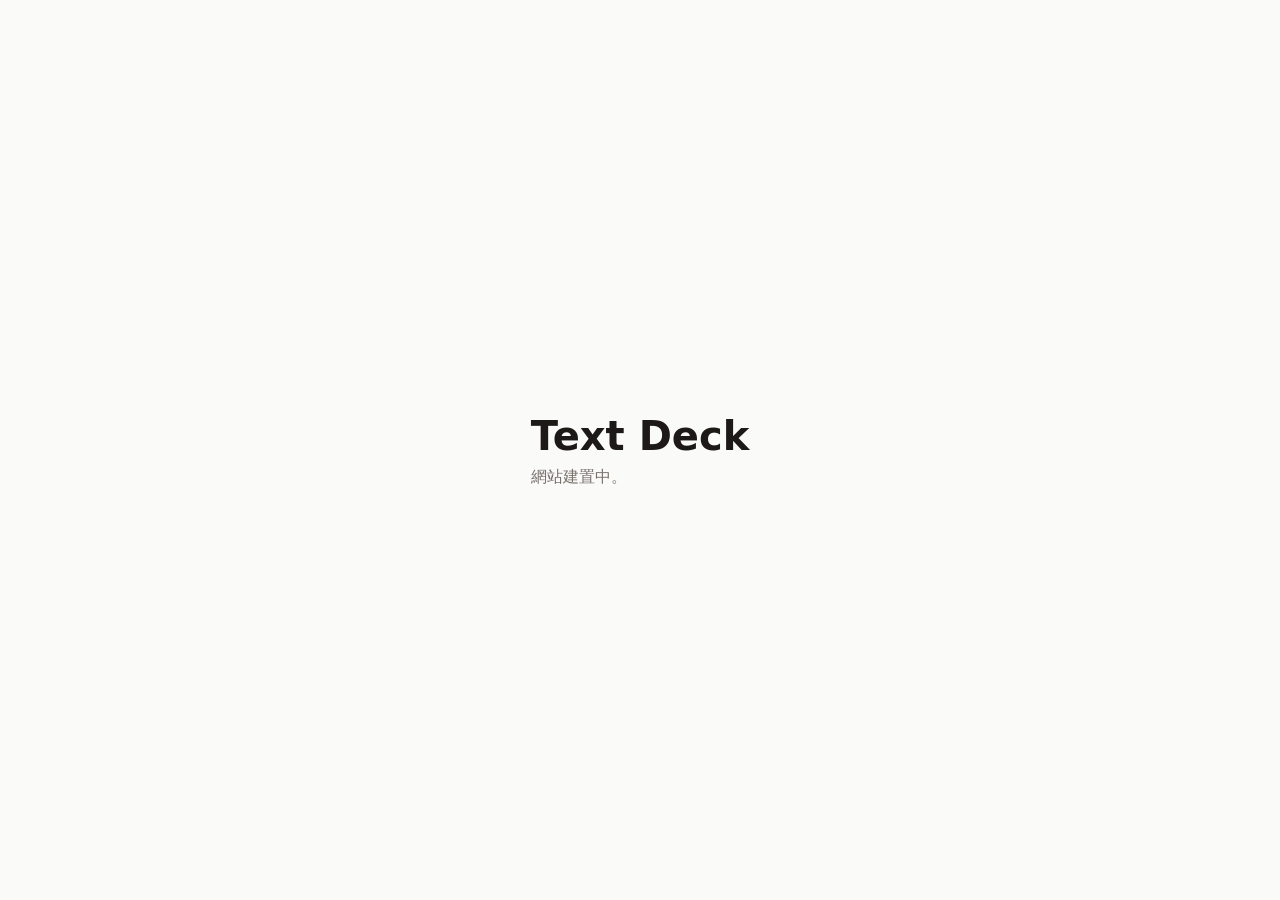
==== index.html @ f6ae8903 "Add initial GitHub Pages index Co-Authored-By: Claude Opus 5.5 <noreply@anthropic.com>" ====
<!doctype html>
<html lang="zh-Hant">
<head>
  <meta charset="utf-8">
  <meta name="viewport" content="width=device-width, initial-scale=1">
  <title>Text Deck</title>
  <style>
    :root { --bg: #fafaf9; --fg: #1c1917; --muted: #78716c; }
    @media (prefers-color-scheme: dark) {
      :root { --bg: #1c1917; --fg: #fafaf9; --muted: #a8a29e; }
    }
    body {
      margin: 0; min-height: 100vh; display: grid; place-items: center;
      background: var(--bg); color: var(--fg);
      font-family: system-ui, "Noto Sans TC", "Microsoft JhengHei", sans-serif;
      padding: 0 16px;
    }
    h1 { font-size: 2.5rem; margin: 0 0 .5rem; }
    p { color: var(--muted); margin: 0; }
  </style>
</head>
<body>
  <main>
    <h1>Text Deck</h1>
    <p>網站建置中。</p>
  </main>
</body>
</html>
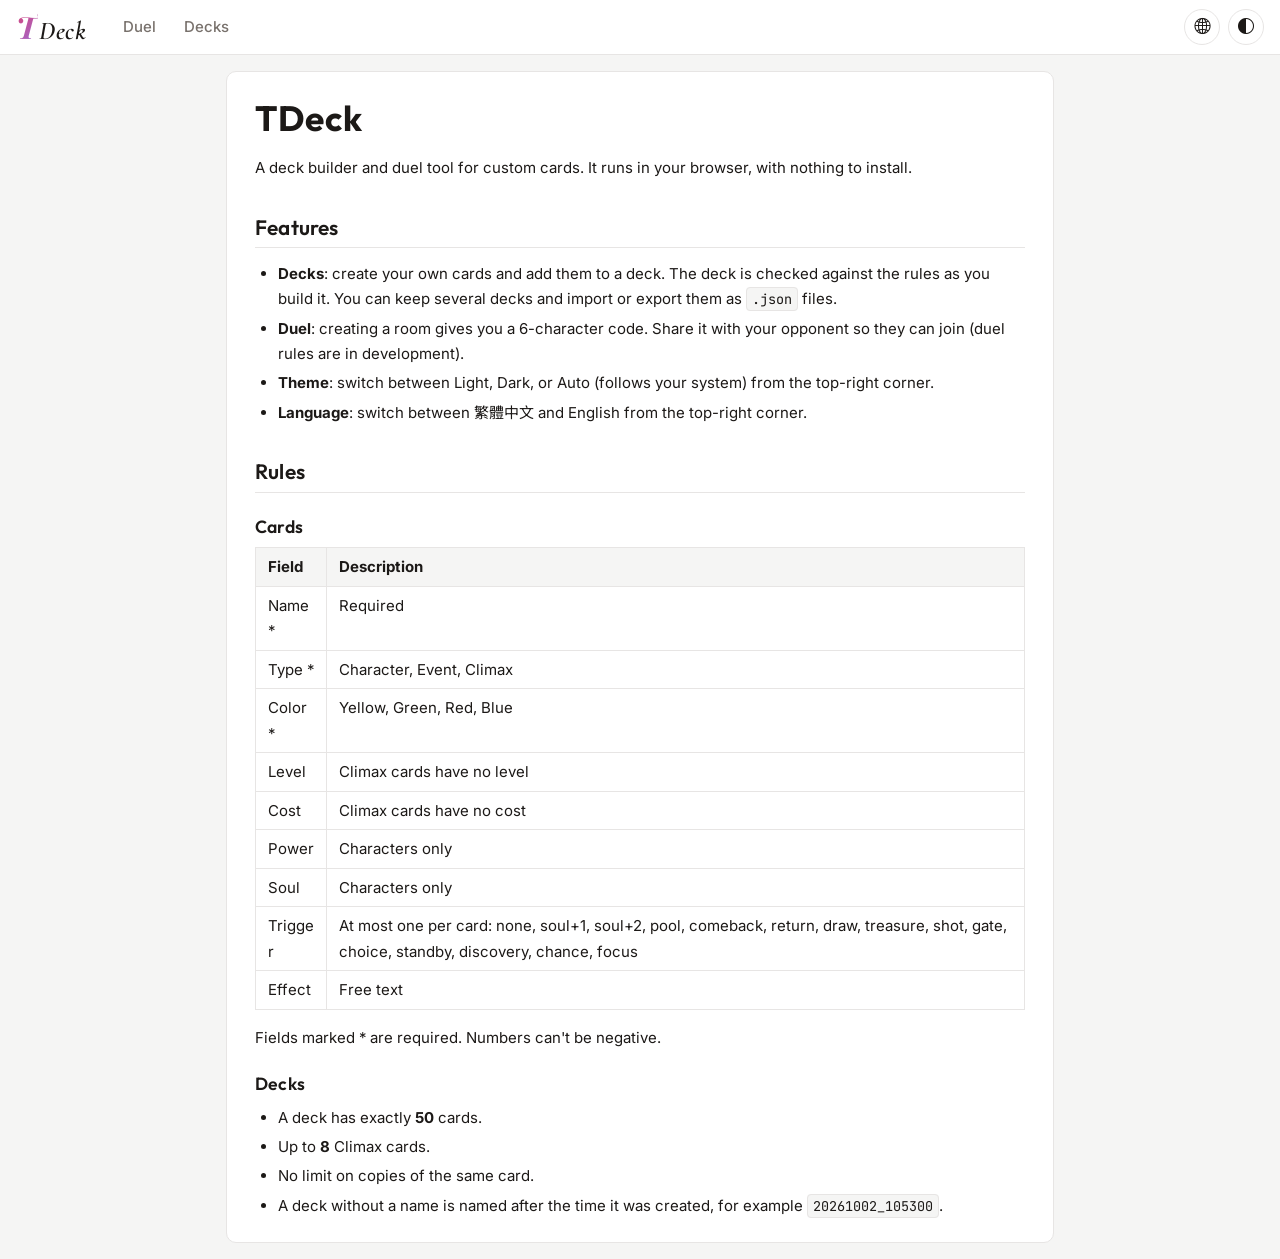
==== commit b0f4f5c9: "Build TDeck deck builder, duel lobby and site shell - Deck management page: user-defined cards, 50-c" ====
--- a/index.html
+++ b/index.html
@@ -3,26 +3,104 @@
 <head>
   <meta charset="utf-8">
   <meta name="viewport" content="width=device-width, initial-scale=1">
-  <title>Text Deck</title>
-  <style>
-    :root { --bg: #fafaf9; --fg: #1c1917; --muted: #78716c; }
-    @media (prefers-color-scheme: dark) {
-      :root { --bg: #1c1917; --fg: #fafaf9; --muted: #a8a29e; }
-    }
-    body {
-      margin: 0; min-height: 100vh; display: grid; place-items: center;
-      background: var(--bg); color: var(--fg);
-      font-family: system-ui, "Noto Sans TC", "Microsoft JhengHei", sans-serif;
-      padding: 0 16px;
-    }
-    h1 { font-size: 2.5rem; margin: 0 0 .5rem; }
-    p { color: var(--muted); margin: 0; }
-  </style>
+  <title data-i18n="title.home">TDeck</title>
+  <script src="wwwroot/js/theme.js"></script>
+  <script src="wwwroot/js/i18n.js"></script>
+  <link rel="preconnect" href="https://fonts.googleapis.com">
+  <link rel="preconnect" href="https://fonts.gstatic.com" crossorigin>
+  <link rel="stylesheet" href="https://fonts.googleapis.com/css2?family=Inter:wght@400;500;600;700&amp;family=JetBrains+Mono:wght@500;700&amp;family=Noto+Sans+TC:wght@400;500;700&amp;family=Outfit:wght@500;600;700&amp;family=Cormorant+Garamond:ital,wght@1,600&amp;family=Playfair+Display:ital,wght@1,700&amp;display=swap">
+  <link rel="stylesheet" href="wwwroot/lib/bootstrap-icons/bootstrap-icons.min.css">
+  <link rel="stylesheet" href="wwwroot/css/site.css">
+  <link rel="stylesheet" href="wwwroot/css/home.css">
 </head>
 <body>
+  <header id="navbar"></header>
+
   <main>
-    <h1>Text Deck</h1>
-    <p>網站建置中。</p>
+    <article class="panel prose" data-lang="zh-Hant" lang="zh-Hant">
+      <h1>TDeck</h1>
+      <p>自訂卡片的組牌與對戰工具，直接在瀏覽器中使用，不需要安裝。</p>
+
+      <h2>功能</h2>
+      <ul>
+        <li><strong>管理牌組</strong>：自行填寫卡片並加入牌組，系統會即時檢查牌組是否符合規則。可以建立多副牌組，也能匯入或匯出 <code>.json</code> 檔。</li>
+        <li><strong>對戰</strong>：建立房間會產生 6 位英數代碼，把代碼給對手，對手輸入後就能加入房間（對戰規則開發中）。</li>
+        <li><strong>顯示模式</strong>：右上角可切換淺色、深色或自動（跟隨系統設定）。</li>
+        <li><strong>語言</strong>：右上角可切換繁體中文或 English。</li>
+      </ul>
+
+      <h2>規則</h2>
+      <h3>卡片</h3>
+      <table>
+        <thead>
+          <tr><th>欄位</th><th>說明</th></tr>
+        </thead>
+        <tbody>
+          <tr><td>名稱 *</td><td>必填</td></tr>
+          <tr><td>種類 *</td><td>角色、事件、名場面</td></tr>
+          <tr><td>顏色 *</td><td>黃、綠、紅、藍</td></tr>
+          <tr><td>等級</td><td>名場面沒有等級</td></tr>
+          <tr><td>消耗</td><td>名場面沒有消耗</td></tr>
+          <tr><td>戰力</td><td>只有角色有戰力</td></tr>
+          <tr><td>魂點</td><td>只有角色有魂點</td></tr>
+          <tr><td>觸發</td><td>每張卡最多一個：無、魂+1、魂+2、寶袋、木門、風、書、金磚、燒、凱旋門、箭頭、開機、望遠鏡、機會、專注</td></tr>
+          <tr><td>效果</td><td>自由填寫文字</td></tr>
+        </tbody>
+      </table>
+      <p>標示 * 的欄位為必填，所有數值都不能是負數。</p>
+
+      <h3>牌組</h3>
+      <ul>
+        <li>一副牌組剛好 <strong>50</strong> 張。</li>
+        <li>名場面最多 <strong>8</strong> 張。</li>
+        <li>同名卡片不限張數。</li>
+        <li>沒有填寫牌組名稱時，會以建立當下的時間命名，例如 <code>20261002_105300</code>。</li>
+      </ul>
+    </article>
+
+    <article class="panel prose" data-lang="en" lang="en">
+      <h1>TDeck</h1>
+      <p>A deck builder and duel tool for custom cards. It runs in your browser, with nothing to install.</p>
+
+      <h2>Features</h2>
+      <ul>
+        <li><strong>Decks</strong>: create your own cards and add them to a deck. The deck is checked against the rules as you build it. You can keep several decks and import or export them as <code>.json</code> files.</li>
+        <li><strong>Duel</strong>: creating a room gives you a 6-character code. Share it with your opponent so they can join (duel rules are in development).</li>
+        <li><strong>Theme</strong>: switch between Light, Dark, or Auto (follows your system) from the top-right corner.</li>
+        <li><strong>Language</strong>: switch between 繁體中文 and English from the top-right corner.</li>
+      </ul>
+
+      <h2>Rules</h2>
+      <h3>Cards</h3>
+      <table>
+        <thead>
+          <tr><th>Field</th><th>Description</th></tr>
+        </thead>
+        <tbody>
+          <tr><td>Name *</td><td>Required</td></tr>
+          <tr><td>Type *</td><td>Character, Event, Climax</td></tr>
+          <tr><td>Color *</td><td>Yellow, Green, Red, Blue</td></tr>
+          <tr><td>Level</td><td>Climax cards have no level</td></tr>
+          <tr><td>Cost</td><td>Climax cards have no cost</td></tr>
+          <tr><td>Power</td><td>Characters only</td></tr>
+          <tr><td>Soul</td><td>Characters only</td></tr>
+          <tr><td>Trigger</td><td>At most one per card: none, soul+1, soul+2, pool, comeback, return, draw, treasure, shot, gate, choice, standby, discovery, chance, focus</td></tr>
+          <tr><td>Effect</td><td>Free text</td></tr>
+        </tbody>
+      </table>
+      <p>Fields marked * are required. Numbers can't be negative.</p>
+
+      <h3>Decks</h3>
+      <ul>
+        <li>A deck has exactly <strong>50</strong> cards.</li>
+        <li>Up to <strong>8</strong> Climax cards.</li>
+        <li>No limit on copies of the same card.</li>
+        <li>A deck without a name is named after the time it was created, for example <code>20261002_105300</code>.</li>
+      </ul>
+    </article>
   </main>
+
+  <script src="wwwroot/js/common.js"></script>
+  <script src="wwwroot/js/nav.js"></script>
 </body>
 </html>
--- a/wwwroot/css/site.css
+++ b/wwwroot/css/site.css
@@ -0,0 +1,283 @@
+/* 各頁共用樣式；頁面專屬的樣式放在各自的 css（例如 deck.css）*/
+:root {
+  --bg: #f5f5f4;
+  --panel: #ffffff;
+  --fg: #1c1917;
+  --muted: #78716c;
+  --line: #e7e5e4;
+  --accent: #2563eb;
+  --accent-fg: #ffffff;
+  --rose: #d6457a;
+  --lilac: #9b6bd6;
+  --ok: #15803d;
+  --bad: #dc2626;
+  --editing: #eff6ff;
+  --yellow: #d4a017;
+  --green: #2f9e57;
+  --red: #d64545;
+  --blue: #3b7dd8;
+  color-scheme: light dark;
+
+  /* 字型（Google Fonts）：英數字用 Inter / Outfit，中文由 Noto Sans TC 補上 */
+  --font-body: "Inter", "Noto Sans TC", system-ui, "Microsoft JhengHei", sans-serif;
+  --font-display: "Outfit", "Noto Sans TC", system-ui, sans-serif;
+  --font-mono: "JetBrains Mono", ui-monospace, "Cascadia Mono", Consolas, monospace;
+  --font-brand-mark: "Playfair Display", Georgia, serif; /* 品牌字首 */
+  --font-serif: "Cormorant Garamond", Georgia, serif; /* 品牌名稱 */
+}
+:root[data-theme="light"] { color-scheme: light; }
+@media (prefers-color-scheme: dark) {
+  :root:not([data-theme="light"]) {
+    --bg: #161514;
+    --panel: #1f1e1c;
+    --fg: #f5f5f4;
+    --muted: #a8a29e;
+    --line: #34312e;
+    --accent: #5b8def;
+    --rose: #f4a3c0;
+    --lilac: #c9a7f5;
+    --ok: #4ade80;
+    --bad: #f87171;
+    --editing: #1e2a44;
+  }
+}
+:root[data-theme="dark"] {
+  color-scheme: dark;
+  --bg: #161514;
+  --panel: #1f1e1c;
+  --fg: #f5f5f4;
+  --muted: #a8a29e;
+  --line: #34312e;
+  --accent: #5b8def;
+  --rose: #f4a3c0;
+  --lilac: #c9a7f5;
+  --ok: #4ade80;
+  --bad: #f87171;
+  --editing: #1e2a44;
+}
+
+* { box-sizing: border-box; }
+body {
+  margin: 0;
+  background: var(--bg);
+  color: var(--fg);
+  font-family: var(--font-body);
+  font-size: 15px;
+  line-height: 1.6;
+  -webkit-font-smoothing: antialiased;
+  text-rendering: optimizeLegibility;
+}
+h1, h2, h3 { margin: 0; font-family: var(--font-display); font-weight: 600; letter-spacing: .01em; line-height: 1.3; }
+h2 { font-size: 1.1rem; }
+[hidden] { display: none !important; }
+/* 只屬於某個語言的內容（data-lang），依 <html lang> 顯示；新增語言時在這裡補一行 */
+html:not([lang="en"]) [data-lang="en"],
+html[lang="en"] [data-lang="zh-Hant"] { display: none !important; }
+.muted { color: var(--muted); font-size: .875rem; font-weight: normal; }
+
+/* 導覽列 */
+.navbar {
+  display: flex; flex-wrap: wrap; align-items: center; gap: 0 24px;
+  padding: 0 16px;
+  background: var(--panel);
+  border-bottom: 1px solid var(--line);
+}
+.navbar .brand {
+  display: inline-flex; align-items: baseline;
+  font-family: var(--font-serif);
+  font-style: italic;
+  font-weight: 600;
+  font-size: 1.6rem;
+  line-height: 1;
+  letter-spacing: .03em;
+  color: var(--fg);
+  text-decoration: none;
+  padding: 12px 0 10px;
+}
+/* 字首「T」用高對比的斜體襯線字，保留辨識度，搭配玫瑰粉 → 薰衣草紫漸層 */
+.navbar .brand-mark {
+  font-family: var(--font-brand-mark);
+  font-style: italic;
+  font-weight: 700;
+  font-size: 1.2em;
+  letter-spacing: 0;
+  margin-right: .02em;
+  padding-right: .04em; /* 斜體字的右上角會超出字框，留一點空間避免漸層被裁切 */
+  background: linear-gradient(135deg, var(--rose), var(--lilac));
+  -webkit-background-clip: text;
+  background-clip: text;
+  color: transparent;
+}
+.navbar nav { display: flex; gap: 4px; }
+.navbar nav a {
+  font-weight: 500;
+  padding: 13px 12px 11px;
+  color: var(--muted);
+  text-decoration: none;
+  border-bottom: 2px solid transparent;
+}
+.navbar nav a:hover { color: var(--fg); }
+.navbar nav a[aria-current="page"] { color: var(--fg); font-weight: 600; border-bottom-color: var(--accent); }
+
+/* 右上角：語言、顯示模式的圓形按鈕＋下拉選單（Bootstrap Icons）*/
+.nav-tools { margin-left: auto; display: flex; align-items: center; gap: 8px; }
+.nav-dropdown { position: relative; }
+.nav-toggle {
+  width: 36px; height: 36px;
+  display: inline-grid; place-items: center;
+  padding: 0;
+  font-size: 1rem; line-height: 1;
+  color: var(--fg);
+  background: none;
+  border: 1px solid var(--line);
+  border-radius: 50%;
+  cursor: pointer;
+}
+.nav-toggle:hover, .nav-toggle[aria-expanded="true"] { border-color: var(--muted); background: var(--bg); }
+.nav-menu {
+  position: absolute; right: 0; top: calc(100% + 4px); z-index: 10;
+  min-width: 140px;
+  margin: 0; padding: 4px;
+  list-style: none;
+  background: var(--panel);
+  border: 1px solid var(--line);
+  border-radius: 8px;
+  box-shadow: 0 8px 24px rgb(0 0 0 / .15);
+}
+.nav-menu button {
+  width: 100%;
+  display: flex; align-items: center; gap: 10px;
+  padding: 7px 10px;
+  font: inherit; font-size: .9rem; text-align: left;
+  color: var(--fg);
+  background: none;
+  border: 0; border-radius: 6px;
+  cursor: pointer;
+}
+.nav-menu button:hover, .nav-menu button:focus-visible { background: var(--bg); outline: none; }
+.nav-menu button[aria-checked="true"] { color: var(--accent); font-weight: 600; }
+.nav-menu .check { margin-left: auto; visibility: hidden; }
+.nav-menu button[aria-checked="true"] .check { visibility: visible; }
+@media (max-width: 480px) { .navbar { gap: 0 12px; } }
+
+.visually-hidden {
+  position: absolute !important;
+  width: 1px; height: 1px;
+  padding: 0; margin: -1px;
+  overflow: hidden; clip: rect(0, 0, 0, 0);
+  white-space: nowrap; border: 0;
+}
+
+main { max-width: 1200px; margin: 0 auto; padding: 16px; display: grid; gap: 16px; }
+
+.panel {
+  background: var(--panel);
+  border: 1px solid var(--line);
+  border-radius: 10px;
+  padding: 16px;
+  min-width: 0;
+}
+
+/* 表單 */
+input, select, textarea, .btn {
+  font-weight: 500;
+  letter-spacing: .02em;
+  font: inherit;
+  color: inherit;
+}
+input, select, textarea {
+  width: 100%;
+  padding: 7px 9px;
+  border: 1px solid var(--line);
+  border-radius: 6px;
+  background: var(--bg);
+}
+input:focus, select:focus, textarea:focus { outline: 2px solid var(--accent); outline-offset: -1px; }
+textarea { resize: vertical; }
+.field { display: grid; gap: 4px; }
+.field > span { font-size: .85rem; font-weight: 500; letter-spacing: .02em; color: var(--muted); }
+.field em { color: var(--bad); font-style: normal; }
+.row { display: grid; grid-template-columns: repeat(auto-fit, minmax(80px, 1fr)); gap: 10px; }
+.form-error { margin: 0; color: var(--bad); font-size: .875rem; min-height: 1.3em; }
+.form-actions { display: flex; gap: 8px; }
+
+.btn {
+  display: inline-flex; align-items: center; justify-content: center;
+  padding: 6px 12px;
+  border: 1px solid var(--line);
+  border-radius: 6px;
+  background: var(--panel);
+  cursor: pointer;
+  white-space: nowrap;
+}
+.btn:hover { border-color: var(--muted); }
+.btn.primary { background: var(--accent); border-color: var(--accent); color: var(--accent-fg); }
+.btn.danger { color: var(--bad); }
+.btn.danger-solid { background: var(--bad); border-color: var(--bad); color: #fff; }
+.btn.danger-solid:hover { filter: brightness(1.08); }
+.btn.icon { width: 28px; height: 28px; padding: 0; font-size: 1rem; }
+.link { background: none; border: 0; padding: 0; color: var(--accent); cursor: pointer; font: inherit; font-size: .85rem; }
+.link.danger { color: var(--bad); }
+
+b.ok { color: var(--ok); }
+b.bad { color: var(--bad); }
+
+.dot { display: inline-block; width: 10px; height: 10px; border-radius: 50%; flex: none; }
+.dot.yellow { background: var(--yellow); }
+.dot.green { background: var(--green); }
+.dot.red { background: var(--red); }
+.dot.blue { background: var(--blue); }
+
+.list-head { display: flex; align-items: baseline; justify-content: space-between; gap: 8px; margin-bottom: 8px; }
+.empty { color: var(--muted); text-align: center; padding: 24px 0; margin: 0; }
+
+/* 確認對話框：Bootstrap modal，顏色對應網站的主題變數（會跟著淺色 / 深色切換）*/
+.modal {
+  --bs-modal-bg: var(--panel);
+  --bs-modal-color: var(--fg);
+  --bs-modal-border-color: var(--line);
+  --bs-modal-border-width: 1px;
+  --bs-modal-border-radius: 14px;
+  --bs-modal-inner-border-radius: 13px;
+  --bs-modal-box-shadow: 0 20px 48px rgb(0 0 0 / .25);
+  --bs-modal-header-border-color: var(--line);
+  --bs-modal-header-border-width: 0;
+  --bs-modal-footer-border-color: var(--line);
+  --bs-modal-footer-border-width: 0;
+  --bs-modal-padding: 4px 20px 8px;
+  --bs-modal-header-padding: 18px 20px 6px;
+  --bs-modal-width: 420px;
+}
+.modal-content { box-shadow: var(--bs-modal-box-shadow); }
+.modal-backdrop { --bs-backdrop-opacity: .45; }
+.modal-title { margin: 0; font-size: 1.15rem; }
+.modal-body p { margin: 0; color: var(--muted); overflow-wrap: anywhere; }
+.modal-footer { padding: 12px 20px 18px; }
+.modal-footer > * { margin: 0; }
+.modal-close {
+  width: 32px; height: 32px;
+  display: inline-grid; place-items: center;
+  margin-left: auto;
+  padding: 0;
+  font-size: .9rem;
+  color: var(--muted);
+  background: none;
+  border: 0;
+  border-radius: 50%;
+  cursor: pointer;
+}
+.modal-close:hover { color: var(--fg); background: var(--bg); }
+
+/* 提示 */
+.toast {
+  position: fixed; left: 50%; bottom: 20px;
+  transform: translate(-50%, 20px);
+  max-width: calc(100% - 32px);
+  padding: 10px 16px;
+  border-radius: 8px;
+  background: var(--fg); color: var(--bg);
+  opacity: 0; pointer-events: none;
+  transition: opacity .2s, transform .2s;
+}
+.toast.show { opacity: 1; transform: translate(-50%, 0); }
+.toast.error { background: var(--bad); color: #fff; }
--- a/wwwroot/css/home.css
+++ b/wwwroot/css/home.css
@@ -0,0 +1,37 @@
+/* 首頁：說明文字的排版 */
+main { max-width: 860px; }
+
+.prose { padding: 24px 28px; line-height: 1.7; overflow-wrap: anywhere; }
+@media (max-width: 600px) { .prose { padding: 16px; } }
+.prose > :first-child { margin-top: 0; }
+.prose > :last-child { margin-bottom: 0; }
+
+.prose h1 { font-size: 2.2rem; font-weight: 700; letter-spacing: .02em; margin: 0 0 .4em; }
+.prose h2 { font-size: 1.3rem; margin: 1.6em 0 .6em; padding-bottom: .3em; border-bottom: 1px solid var(--line); }
+.prose h3 { font-size: 1.1rem; margin: 1.3em 0 .5em; }
+.prose p, .prose ul, .prose ol, .prose table, .prose pre { margin: 0 0 1em; }
+.prose ul, .prose ol { padding-left: 1.5em; }
+.prose li + li { margin-top: .25em; }
+.prose a { color: var(--accent); }
+
+.prose code {
+  font-family: var(--font-mono);
+  font-size: .9em;
+  padding: .15em .4em;
+  border-radius: 4px;
+  background: var(--bg);
+  border: 1px solid var(--line);
+}
+.prose pre {
+  padding: 12px 16px;
+  border-radius: 8px;
+  background: var(--bg);
+  border: 1px solid var(--line);
+  overflow-x: auto;
+}
+.prose pre code { padding: 0; border: 0; background: none; font-size: .875rem; }
+
+/* 表格在窄螢幕可橫向捲動，不撐開頁面 */
+.prose table { display: block; max-width: 100%; overflow-x: auto; border-collapse: collapse; }
+.prose th, .prose td { padding: 6px 12px; border: 1px solid var(--line); text-align: left; vertical-align: top; }
+.prose th { background: var(--bg); white-space: nowrap; }
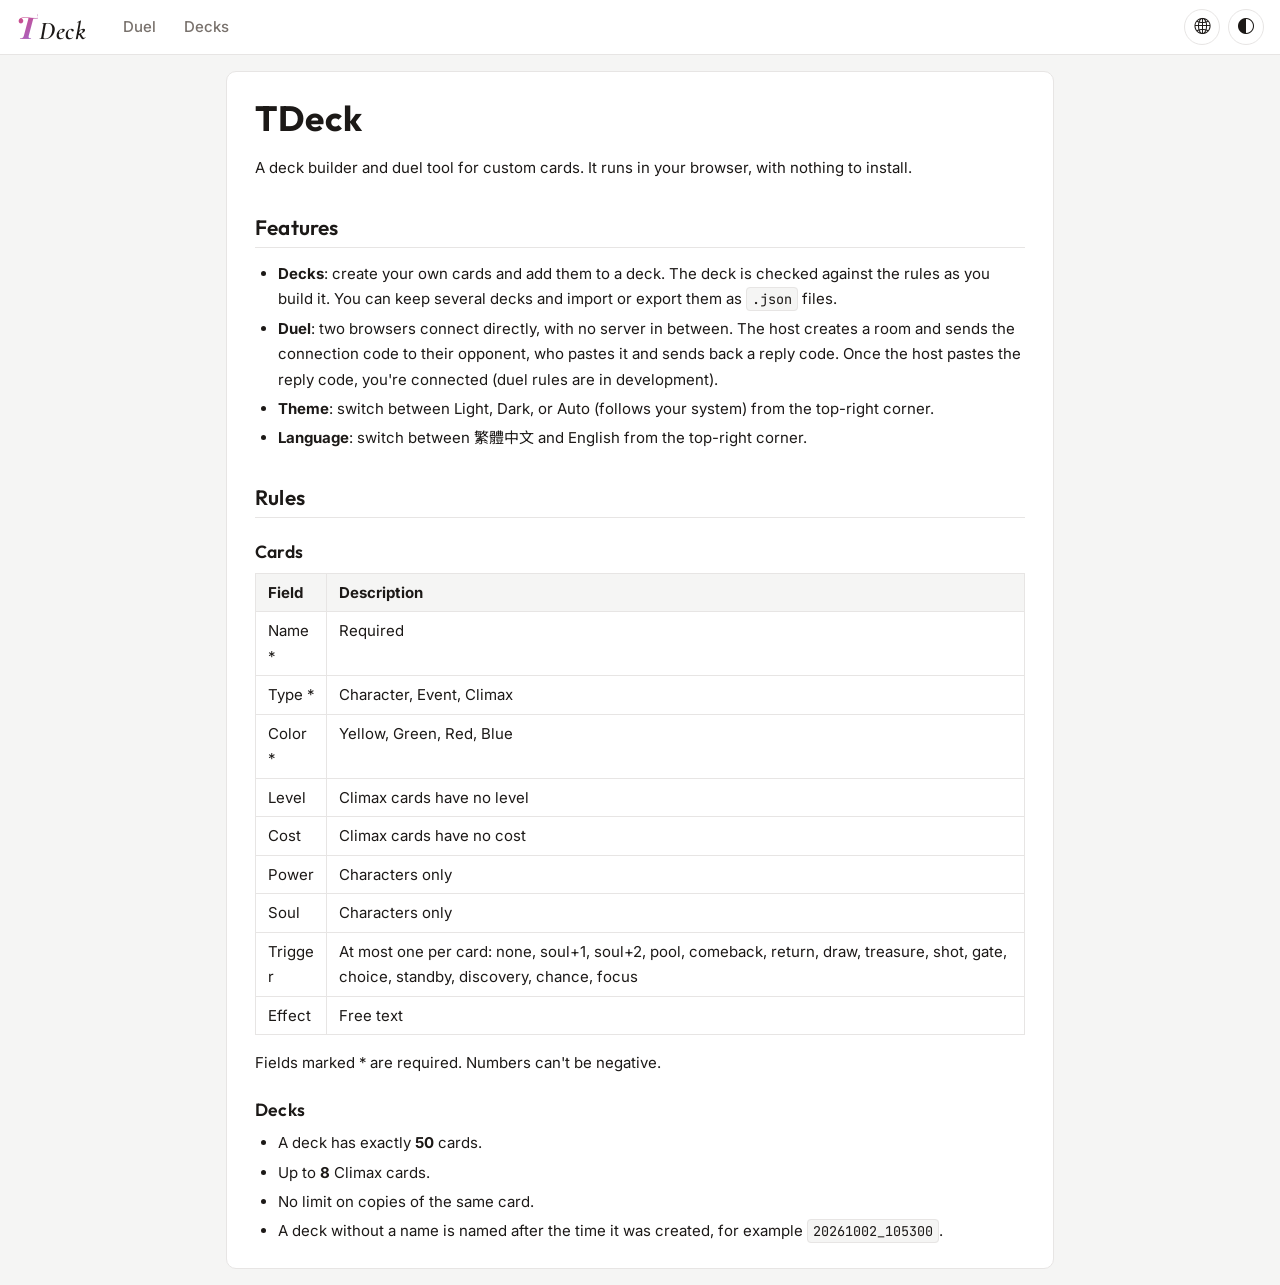
==== commit d0a7e744: "Replace PeerJS rooms with manual connection-code exchange PeerJS's public server registers peer ids " ====
--- a/index.html
+++ b/index.html
@@ -24,7 +24,7 @@
       <h2>功能</h2>
       <ul>
         <li><strong>管理牌組</strong>：自行填寫卡片並加入牌組，系統會即時檢查牌組是否符合規則。可以建立多副牌組，也能匯入或匯出 <code>.json</code> 檔。</li>
-        <li><strong>對戰</strong>：建立房間會產生 6 位英數代碼，把代碼給對手，對手輸入後就能加入房間（對戰規則開發中）。</li>
+        <li><strong>對戰</strong>：兩個瀏覽器直接連線，不經過伺服器。房主建立房間後把「連線碼」傳給對手，對手貼上後產生「回覆碼」傳回給房主，房主貼上就能連線（對戰規則開發中）。</li>
         <li><strong>顯示模式</strong>：右上角可切換淺色、深色或自動（跟隨系統設定）。</li>
         <li><strong>語言</strong>：右上角可切換繁體中文或 English。</li>
       </ul>
@@ -65,7 +65,7 @@
       <h2>Features</h2>
       <ul>
         <li><strong>Decks</strong>: create your own cards and add them to a deck. The deck is checked against the rules as you build it. You can keep several decks and import or export them as <code>.json</code> files.</li>
-        <li><strong>Duel</strong>: creating a room gives you a 6-character code. Share it with your opponent so they can join (duel rules are in development).</li>
+        <li><strong>Duel</strong>: two browsers connect directly, with no server in between. The host creates a room and sends the connection code to their opponent, who pastes it and sends back a reply code. Once the host pastes the reply code, you're connected (duel rules are in development).</li>
         <li><strong>Theme</strong>: switch between Light, Dark, or Auto (follows your system) from the top-right corner.</li>
         <li><strong>Language</strong>: switch between 繁體中文 and English from the top-right corner.</li>
       </ul>
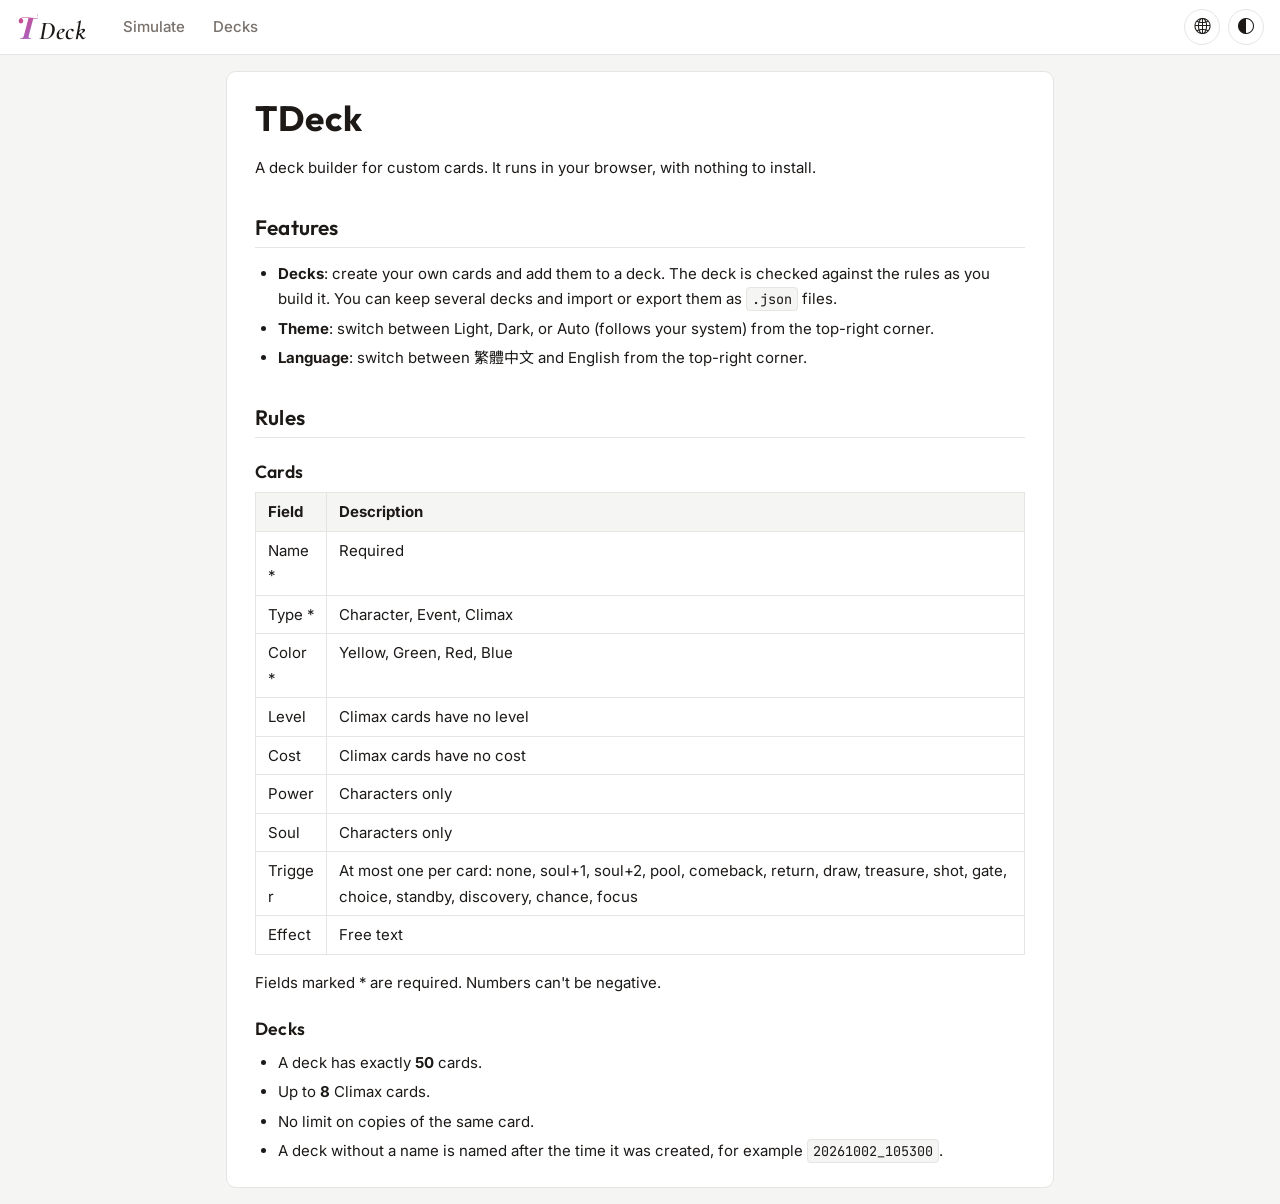
==== commit f62c55ee: "Replace the duel page with a single-player simulator - Remove the duel/room feature and its WebRTC c" ====
--- a/index.html
+++ b/index.html
@@ -19,12 +19,11 @@
   <main>
     <article class="panel prose" data-lang="zh-Hant" lang="zh-Hant">
       <h1>TDeck</h1>
-      <p>自訂卡片的組牌與對戰工具，直接在瀏覽器中使用，不需要安裝。</p>
+      <p>自訂卡片的組牌工具，直接在瀏覽器中使用，不需要安裝。</p>
 
       <h2>功能</h2>
       <ul>
         <li><strong>管理牌組</strong>：自行填寫卡片並加入牌組，系統會即時檢查牌組是否符合規則。可以建立多副牌組，也能匯入或匯出 <code>.json</code> 檔。</li>
-        <li><strong>對戰</strong>：兩個瀏覽器直接連線，不經過伺服器。房主建立房間後把「連線碼」傳給對手，對手貼上後產生「回覆碼」傳回給房主，房主貼上就能連線（對戰規則開發中）。</li>
         <li><strong>顯示模式</strong>：右上角可切換淺色、深色或自動（跟隨系統設定）。</li>
         <li><strong>語言</strong>：右上角可切換繁體中文或 English。</li>
       </ul>
@@ -60,12 +59,11 @@
 
     <article class="panel prose" data-lang="en" lang="en">
       <h1>TDeck</h1>
-      <p>A deck builder and duel tool for custom cards. It runs in your browser, with nothing to install.</p>
+      <p>A deck builder for custom cards. It runs in your browser, with nothing to install.</p>
 
       <h2>Features</h2>
       <ul>
         <li><strong>Decks</strong>: create your own cards and add them to a deck. The deck is checked against the rules as you build it. You can keep several decks and import or export them as <code>.json</code> files.</li>
-        <li><strong>Duel</strong>: two browsers connect directly, with no server in between. The host creates a room and sends the connection code to their opponent, who pastes it and sends back a reply code. Once the host pastes the reply code, you're connected (duel rules are in development).</li>
         <li><strong>Theme</strong>: switch between Light, Dark, or Auto (follows your system) from the top-right corner.</li>
         <li><strong>Language</strong>: switch between 繁體中文 and English from the top-right corner.</li>
       </ul>
